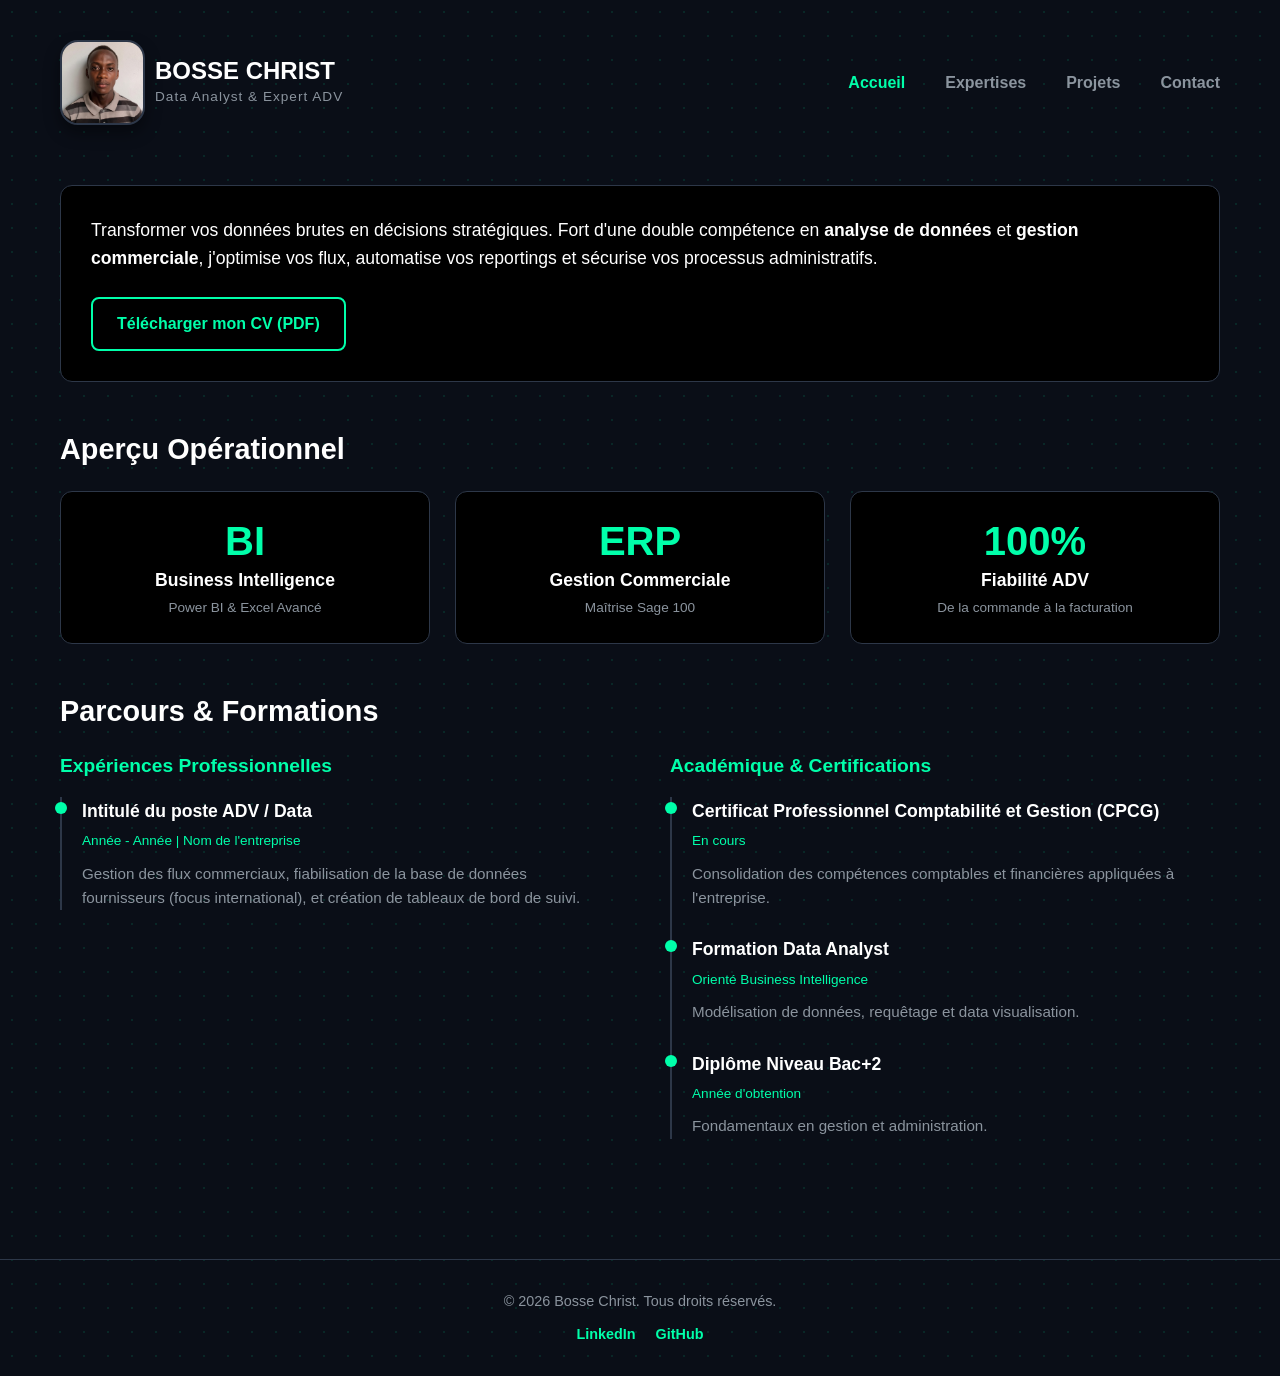
==== index.html @ c98f4c54 "feat: initialisation du projet web" ====
<!DOCTYPE html>
<html lang="fr">
<head>
    <meta charset="UTF-8">
    <meta name="viewport" content="width=device-width, initial-scale=1.0">
    <title>Portfolio | Data Analyst & Administration des Ventes</title>
    <meta name="description" content="Portfolio de profil hybride Data Analyst et ADV. Expert en reporting automatisé, Power BI, Excel avancé et gestion commerciale sur Sage 100.">
    
    <link rel="stylesheet" href="./assets/css/layout.css">
    <link rel="stylesheet" href="./assets/css/themes.css">

    <script src="./assets/js/app.js" defer></script>
</head>

<body class="theme-data">

    <header class="main-header">
        <div class="brand-card">
            <img src="./assets/images/profile/img_christ.jpg" alt="Photo de profil" class="brand-avatar" width="85" height="85">
            <div class="brand-info">
                <h1 class="brand-name">Bosse Christ</h1>
                <p class="brand-title">Data Analyst & Expert ADV</p>
            </div>
        </div>

        <nav class="main-nav" aria-label="Navigation principale">
            <ul class="nav-list">
                <li class="nav-item"><a href="index.html" class="nav-link active" aria-current="page">Accueil</a></li>
                <li class="nav-item"><a href="expertises.html" class="nav-link">Expertises</a></li>
                <li class="nav-item"><a href="projets.html" class="nav-link">Projets</a></li>
                <li class="nav-item"><a href="contact.html" class="nav-link">Contact</a></li>
            </ul>
        </nav>
    </header>

    <main>
        
        <section class="hero-section" aria-labelledby="hero-title">
            <h2 id="hero-title" class="sr-only">Présentation</h2> <div class="hero-content">
                <p class="pitch">
                    Transformer vos données brutes en décisions stratégiques. 
                    Fort d'une double compétence en <strong>analyse de données</strong> et <strong>gestion commerciale</strong>, 
                    j'optimise vos flux, automatise vos reportings et sécurise vos processus administratifs.
                </p>
                <a href="./assets/mon-cv.pdf" class="btn-primary" download>
                    Télécharger mon CV (PDF)
                </a>
            </div>
        </section>

        <section class="dashboard-section" aria-labelledby="dashboard-title">
            <h2 id="dashboard-title" class="section-title">Aperçu Opérationnel</h2>
            <div class="dashboard-grid">
                <a href="expertises.html" class="kpi-card">
                    <span class="kpi-value">BI</span>
                    <h3 class="kpi-label">Business Intelligence</h3>
                    <p class="kpi-desc">Power BI & Excel Avancé</p>
                </a>
                
                <a href="expertises.html" class="kpi-card">
                    <span class="kpi-value">ERP</span>
                    <h3 class="kpi-label">Gestion Commerciale</h3>
                    <p class="kpi-desc">Maîtrise Sage 100</p>
                </a>
                
                <a href="expertises.html" class="kpi-card">
                    <span class="kpi-value">100%</span>
                    <h3 class="kpi-label">Fiabilité ADV</h3>
                    <p class="kpi-desc">De la commande à la facturation</p>
                </a>
            </div>
        </section>

        <section class="cv-section" aria-labelledby="cv-title">
            <h2 id="cv-title" class="section-title">Parcours & Formations</h2>
            
            <div class="cv-grid">
                <div class="cv-column">
                    <h3 class="cv-subtitle">Expériences Professionnelles</h3>
                    <div class="timeline">
                        <article class="timeline-item">
                            <h4 class="timeline-role">Intitulé du poste ADV / Data</h4>
                            <span class="timeline-date">Année - Année | Nom de l'entreprise</span>
                            <p class="timeline-text">Gestion des flux commerciaux, fiabilisation de la base de données fournisseurs (focus international), et création de tableaux de bord de suivi.</p>
                        </article>
                        </div>
                </div>

                <div class="cv-column">
                    <h3 class="cv-subtitle">Académique & Certifications</h3>
                    <div class="timeline">
                        <article class="timeline-item">
                            <h4 class="timeline-role">Certificat Professionnel Comptabilité et Gestion (CPCG)</h4>
                            <span class="timeline-date">En cours</span>
                            <p class="timeline-text">Consolidation des compétences comptables et financières appliquées à l'entreprise.</p>
                        </article>
                        <article class="timeline-item">
                            <h4 class="timeline-role">Formation Data Analyst</h4>
                            <span class="timeline-date">Orienté Business Intelligence</span>
                            <p class="timeline-text">Modélisation de données, requêtage et data visualisation.</p>
                        </article>
                        <article class="timeline-item">
                            <h4 class="timeline-role">Diplôme Niveau Bac+2</h4>
                            <span class="timeline-date">Année d'obtention</span>
                            <p class="timeline-text">Fondamentaux en gestion et administration.</p>
                        </article>
                    </div>
                </div>
            </div>
        </section> 

    </main>           

<footer class="main-footer">
  <div class="footer-content">
    <p>&copy; 2026 Bosse Christ. Tous droits réservés.</p>
    <div class="footer-links">
      <a href="https://www.linkedin.com/in/christ-bosse-92208128a/" target="_blank">LinkedIn</a>
      <a href="https://github.com/Bossealias13" target="_blank">GitHub</a>
    </div>
  </div>
</footer>

</body>
</html>
---- assets/css/layout.css ----
/* ==========================================================================
   SOMMAIRE DU FICHIER :
   1. GLOBAUX (Toutes les pages : Reset, Header Accueil, Header Mini, Navbar, Footer)
   2. PAGE : INDEX.HTML (Accueil)
   3. PAGE : EXPERTISES.HTML
   4. RESPONSIVE DESKTOP (Écrans larges)
   ========================================================================== */

/* ==========================================================================
   1. GLOBAUX (Toutes les pages)
   ========================================================================== */
*, *::before, *::after {
    box-sizing: border-box;
    margin: 0;
    padding: 0;
}

body {
    font-family: "Segoe UI", Roboto, Helvetica, Arial, sans-serif;
    line-height: 1.6;
    padding-bottom: 80px; /* Laisse de l'espace pour la navbar mobile */
}

h1, h2, h3, .kpi-value {
    font-family: "Arial Black", Impact, sans-serif;
    font-weight: 900;
    line-height: 1.2;
}

.sr-only {
    position: absolute; width: 1px; height: 1px; padding: 0; margin: -1px;
    overflow: hidden; clip: rect(0, 0, 0, 0); white-space: nowrap; border: 0;
}

:focus-visible { outline: 2px dashed var(--accent-color); outline-offset: 4px; }

main {
    padding: 20px; max-width: 1200px; margin: 0 auto; display: flex; flex-direction: column; gap: 50px;
}

.section-title { font-size: 1.8rem; color: var(--text-main); margin-bottom: 25px; }

/* --- HEADER CLASSIQUE & AVATAR AGRANDI (Pour index.html) --- */
.main-header {
    padding: 20px; display: flex; flex-direction: column; align-items: center; text-align: center; gap: 20px;
}
.brand-card { display: flex; flex-direction: column; align-items: center; gap: 10px; }
.brand-avatar {
    border-radius: 18px; /* Bords arrondis premium */
    border: 2px solid var(--border-color);
    object-fit: cover;
    box-shadow: 0 8px 16px rgba(0, 0, 0, 0.4);
}
.brand-name { font-size: 1.5rem; color: var(--text-main); text-transform: uppercase; }
.brand-title { font-size: 0.85rem; color: var(--text-muted); letter-spacing: 1px; }

/* --- HEADER MINIMALISTE "TEXTE PUR" (Pour pages secondaires : expertises, projets...) --- */
.header-minimalist {
    padding: 20px 20px 10px 20px;
}
.brand-text-only {
    text-align: center;
}
.brand-name-minimalist {
    font-size: 0.9rem;
    color: var(--text-muted);
    text-transform: uppercase;
    letter-spacing: 2px;
    font-weight: 700;
}
.brand-title-minimalist {
    display: block;
    font-size: 0.75rem;
    color: var(--text-muted);
    opacity: 0.6;
    margin-top: 3px;
}

/* --- NAVBAR GLOBALE --- */
.main-nav {
    position: fixed; bottom: 0; left: 0; width: 100%;
    background-color: var(--bg-body); border-top: 1px solid var(--border-color); z-index: 1000;
}
.nav-list { display: flex; justify-content: space-around; list-style: none; height: 60px; }
.nav-item { flex: 1; display: flex; }
.nav-link {
    flex: 1; display: flex; align-items: center; justify-content: center;
    text-decoration: none; color: var(--text-muted); font-weight: 600; font-size: 0.85rem; transition: color 0.3s ease;
}
.nav-link.active, .nav-link:hover { color: var(--accent-color); }

/* --- FOOTER GLOBAL --- */
.main-footer {
    margin-top: 60px; 
    padding: 30px 20px 50px 20px; /* Plus d'espace en bas pour le mobile */
    border-top: 1px solid var(--border-color); text-align: center;
}
.footer-content p { color: var(--text-muted); font-size: 0.9rem; margin-bottom: 10px; }
.footer-links { display: flex; justify-content: center; gap: 20px; }
.footer-links a { color: var(--accent-color); text-decoration: none; font-weight: bold; font-size: 0.9rem; }
.footer-links a:hover { text-decoration: underline; }


/* ==========================================================================
   2. PAGE : INDEX.HTML (Exclusif à l'Accueil)
   ========================================================================== */

/* Pitch Hero */
.hero-content { background: var(--bg-card); padding: 30px; border-radius: 12px; border: 1px solid var(--border-color); }
.pitch { font-size: 1.1rem; color: var(--text-main); margin-bottom: 25px; }
.btn-primary {
    display: inline-block; background-color: transparent; color: var(--accent-color);
    border: 2px solid var(--accent-color); padding: 12px 24px; border-radius: 8px;
    text-decoration: none; font-weight: bold; text-align: center; transition: all 0.3s ease;
}
.btn-primary:hover { background-color: var(--accent-color); color: var(--bg-body); }

/* Dashboard KPI (Les cartes cliquables) */
.dashboard-grid { display: grid; grid-template-columns: 1fr; gap: 15px; }
.kpi-card {
    display: block; text-decoration: none; background: var(--bg-card);
    border: 1px solid var(--border-color); border-radius: 12px; padding: 25px 20px;
    text-align: center; transition: transform 0.3s ease, box-shadow 0.3s ease;
}
.kpi-card:hover { transform: translateY(-5px); box-shadow: 0 10px 20px rgba(0, 0, 0, 0.4); border-color: var(--accent-color); cursor: pointer; }
.kpi-value { display: block; font-size: 2.5rem; color: var(--accent-color); margin-bottom: 5px; }
.kpi-label { font-size: 1.1rem; color: var(--text-main); margin-bottom: 5px; }
.kpi-desc { font-size: 0.85rem; color: var(--text-muted); }

/* CV Timeline */
.cv-grid { display: grid; grid-template-columns: 1fr; gap: 40px; }
.cv-subtitle { color: var(--accent-color); margin-bottom: 20px; font-size: 1.2rem; }
.timeline { border-left: 2px solid var(--border-color); padding-left: 20px; display: flex; flex-direction: column; gap: 25px; }
.timeline-item { position: relative; }
.timeline-item::before {
    content: ''; position: absolute; left: -27px; top: 5px; width: 12px; height: 12px;
    border-radius: 50%; background-color: var(--accent-color);
}
.timeline-role { color: var(--text-main); font-size: 1.1rem; margin-bottom: 5px; }
.timeline-date { display: block; font-size: 0.85rem; color: var(--accent-color); margin-bottom: 10px; }
.timeline-text { color: var(--text-muted); font-size: 0.95rem; }


/* ==========================================================================
   3. PAGE : EXPERTISES.HTML (Exclusif aux compétences)
   ========================================================================== */

.page-intro { text-align: center; margin-bottom: 50px; }
.expertise-block { margin-bottom: 50px; }
.expertise-subtitle {
    font-size: 1.5rem; color: var(--accent-color); margin-bottom: 25px;
    padding-bottom: 10px; border-bottom: 1px solid var(--border-color);
}
.skills-grid { display: grid; grid-template-columns: 1fr; gap: 20px; }
.skill-card {
    background: var(--bg-card); border: 1px solid var(--border-color);
    border-radius: 12px; padding: 25px; transition: transform 0.3s ease, box-shadow 0.3s ease, border-color 0.3s ease;
}
.skill-card:hover { transform: translateY(-5px); box-shadow: 0 10px 20px rgba(0, 0, 0, 0.4); border-color: var(--accent-color); }
.skill-name { font-size: 1.2rem; color: var(--text-main); margin-bottom: 15px; }
.skill-desc { font-size: 0.95rem; color: var(--text-muted); line-height: 1.6; }



/* ==========================================================================
   4. PAGE : PROJETS.HTML (Exclusif aux projets)
   ========================================================================== */

.projects-grid { 
    display: grid; 
    grid-template-columns: 1fr; /* Une seule colonne sur mobile */
    gap: 30px; 
}

.project-card {
    background: var(--bg-card);
    border: 1px solid var(--border-color);
    border-radius: 12px;
    overflow: hidden; /* Empêche le contenu de déborder de la carte */
    transition: transform 0.3s ease, box-shadow 0.3s ease, border-color 0.3s ease;
}
/* --- Images des Projets --- */
.project-img-wrapper {
    width: 100%;
    height: 200px; /* Hauteur fixe pour que toutes les cartes soient alignées */
    overflow: hidden;
    border-bottom: 1px solid var(--border-color);
}

.project-img {
    width: 100%;
    height: 100%;
    object-fit: cover; /* Remplit la zone sans déformer l'image */
    transition: transform 0.5s ease; /* Animation fluide */
}

/* L'image zoome légèrement quand on survole la carte avec la souris */
.project-card:hover .project-img {
    transform: scale(1.05);
}

.project-content {
    padding: 30px;
    display: flex;
    flex-direction: column;
    gap: 10px; /* Espace régulier entre le tag, le titre et le texte */
}

/* La petite étiquette (Tag) qui indique la technologie */
.project-tag {
    align-self: flex-start;
    background: rgba(255, 255, 255, 0.05);
    color: var(--accent-color);
    padding: 5px 12px;
    border-radius: 20px;
    font-size: 0.8rem;
    font-weight: bold;
    border: 1px solid var(--border-color);
}

.project-title { font-size: 1.4rem; color: var(--text-main); margin-bottom: 5px; }
.project-desc { font-size: 0.95rem; color: var(--text-muted); line-height: 1.6; margin-bottom: 10px; }

/* Le lien "Voir le détail" */
.btn-secondary {
    display: inline-block;
    align-self: flex-start;
    color: var(--text-main);
    text-decoration: none;
    font-weight: bold;
    font-size: 0.9rem;
    border-bottom: 2px solid var(--accent-color); /* Soulignement stylisé */
    padding-bottom: 3px;
    transition: color 0.3s ease;
}


/* ==========================================================================
   5. PAGE : CONTACT.HTML
   ========================================================================== */
.contact-grid {
    display: grid;
    grid-template-columns: 1fr;
    gap: 40px;
    max-width: 600px;
    margin: 0 auto;
}

.contact-form {
    display: flex;
    flex-direction: column;
    gap: 15px;
}

.form-group input, .form-group textarea {
    width: 100%;
    padding: 15px;
    background: var(--bg-card);
    border: 1px solid var(--border-color);
    border-radius: 8px;
    color: var(--text-main);
    font-size: 1rem;
}

.form-group input:focus, .form-group textarea:focus {
    outline: none;
    border-color: var(--accent-color);
}

.social-links {
    display: grid;
    grid-template-columns: 1fr 1fr;
    gap: 15px;
}

.social-item {
    padding: 20px;
    background: var(--bg-card);
    border: 1px solid var(--border-color);
    border-radius: 12px;
    text-align: center;
    text-decoration: none;
    color: var(--text-main);
    font-weight: bold;
    transition: 0.3s;
}

.social-item:hover {
    border-color: var(--accent-color);
    color: var(--accent-color);
}

/* Style des icônes dans les cartes de contact */
.social-item i {
    font-size: 1.5rem; /* Ajuste la taille de l'icône */
    transition: transform 0.2s ease;
}

/* Petit effet de zoom sur l'icône au survol */
.social-item:hover i {
    transform: scale(1.2);
}


/* ==========================================================================
   4. RESPONSIVE DESKTOP (Écrans larges)
   ========================================================================== */
@media (min-width: 1024px) {
    
    /* GLOBAUX DESKTOP */
    body { padding-bottom: 0; }
    
    /* Header Accueil */
    .main-header { flex-direction: row; justify-content: space-between; max-width: 1200px; margin: 0 auto; padding: 40px 20px; }
    .brand-card { flex-direction: row; text-align: left; }
    
    /* Header Minimaliste (Pages secondaires) */
    .header-minimalist { padding: 30px 20px 0 20px; max-width: 1200px; margin: 0 auto; }
    .brand-text-only { text-align: left; }
    .brand-name-minimalist { display: inline-block; font-size: 1rem; }
    .brand-title-minimalist { display: inline-block; margin-left: 10px; }
    .brand-title-minimalist::before { content: "— "; }

    /* Navbar et Footer */
    .main-nav { position: static; width: auto; background-color: transparent; border-top: none; }
    .nav-list { gap: 40px; }
    .nav-link { font-size: 1rem; }
    .main-footer { margin-top: 100px; padding-bottom: 30px; }

    /* INDEX.HTML DESKTOP */
    .dashboard-grid { grid-template-columns: repeat(3, 1fr); gap: 25px; }
    .cv-grid { grid-template-columns: 1fr 1fr; gap: 60px; }

    /* EXPERTISES.HTML DESKTOP */
    .page-intro { max-width: 800px; margin: 0 auto 60px auto; }
    .skills-grid { grid-template-columns: repeat(auto-fit, minmax(300px, 1fr)); gap: 30px; }

    /* PROJETS.HTML DESKTOP */
    .projects-grid { 
        grid-template-columns: repeat(2, 1fr); /* 2 colonnes côte à côte sur PC */
        gap: 40px; 
    }

    /* CONTACT.HTML DESKTOP */
    .contact-grid { grid-template-columns: 1fr 300px; max-width: 900px; align-items: start; }
    .social-links { grid-template-columns: 1fr; }
}
---- assets/css/themes.css ----
/* ==========================================================================
   SOMMAIRE DU FICHIER THEMES.CSS :
   1. VARIABLES DES THÈMES (Couleurs globales et motifs de fond)
   2. EFFETS VISUELS : INDEX.HTML (Couleurs interactives pour l'accueil)
   3. EFFETS VISUELS : EXPERTISES.HTML (Couleurs interactives pour les compétences)
   ========================================================================== */

/* ==========================================================================
   1. VARIABLES DES THÈMES (S'applique à tout le site)
   ========================================================================== */

/* --- THÈME 1 : DATA ANALYST (Ambiance sombre "Matrix") --- */
.theme-data {
    --bg-body: #0a0e17;
    --bg-card: #000000;
    --text-main: #ffffff;
    --text-muted: #8b949e;
    
    /* Le Vert Menthe et son aura lumineuse */
    --accent-color: #00ffaa;
    --accent-glow: rgba(0, 255, 170, 0.15);
    --border-color: #2d3748;

    /* Motif de fond : Matrice de points (Dot Matrix) */
    background-color: var(--bg-body);
    background-image: radial-gradient(rgba(0, 255, 170, 0.1) 1px, transparent 1px);
    background-size: 24px 24px;
}

/* --- THÈME 2 : ADV & GESTION (Ambiance institutionnelle "Tableur") --- */
.theme-adv {
    --bg-body: #1e293b;
    --bg-card: #0f172a;
    --text-main: #f8fafc;
    --text-muted: #94a3b8;
    
    /* L'Ambre Doré et son aura lumineuse */
    --accent-color: #ff9500;
    --accent-glow: rgba(255, 149, 0, 0.15);
    --border-color: rgba(255, 255, 255, 0.08);

    /* Motif de fond : Grille technique (Blueprint) */
    background-color: var(--bg-body);
    background-image: linear-gradient(rgba(255, 255, 255, 0.04) 1px, transparent 1px),
                      linear-gradient(90deg, rgba(255, 255, 255, 0.04) 1px, transparent 1px);
    background-size: 30px 30px;
}


/* ==========================================================================
   2. EFFETS VISUELS : INDEX.HTML (Exclusif à l'Accueil)
   ========================================================================== */

/* Illumination au survol du bouton "Télécharger mon CV" */
.btn-primary:hover {
    box-shadow: 0 0 15px var(--accent-glow);
}

/* Lueur "Dashboard" au survol des cartes KPI (BI, ERP...) */
.kpi-card:hover {
    box-shadow: 0 10px 20px rgba(0, 0, 0, 0.5), 0 0 20px var(--accent-glow);
}


/* ==========================================================================
   3. EFFETS VISUELS : EXPERTISES.HTML (Exclusif aux Compétences)
   ========================================================================== */

/* Lueur technologique au survol des cartes de compétences */
.skill-card:hover {
    box-shadow: 0 10px 20px rgba(0, 0, 0, 0.4), 0 0 15px var(--accent-glow);
}

/* ==========================================================================
   4. EFFETS VISUELS : PROJETS.HTML (Exclusif aux Projets)
   ========================================================================== */

/* Lueur technologique et bordure qui s'allume au survol */
.project-card:hover {
    transform: translateY(-5px);
    box-shadow: 0 10px 20px rgba(0, 0, 0, 0.4), 0 0 15px var(--accent-glow);
    border-color: var(--accent-color);
}

/* Le lien devient aux couleurs du thème au survol */
.btn-secondary:hover {
    color: var(--accent-color);
}
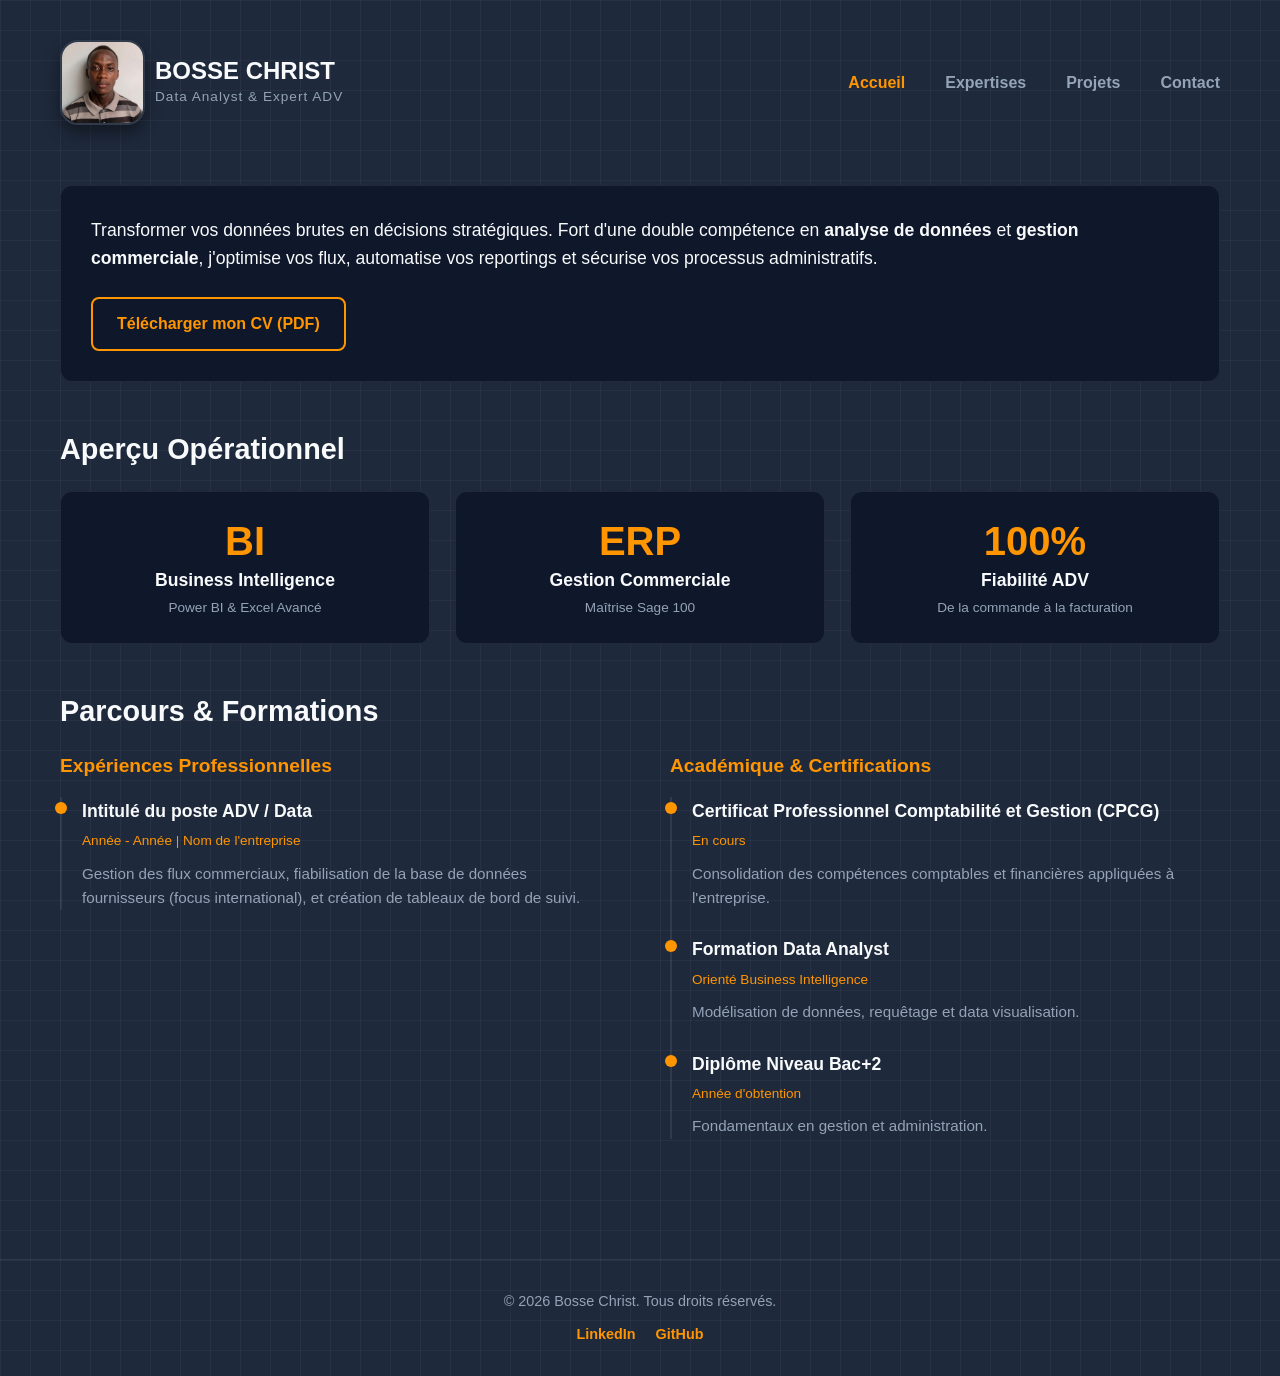
==== commit 33917f44: "initialisation du theme adv" ====
--- a/index.html
+++ b/index.html
@@ -12,7 +12,7 @@
     <script src="./assets/js/app.js" defer></script>
 </head>
 
-<body class="theme-data">
+<body class="theme-adv">
 
     <header class="main-header">
         <div class="brand-card">
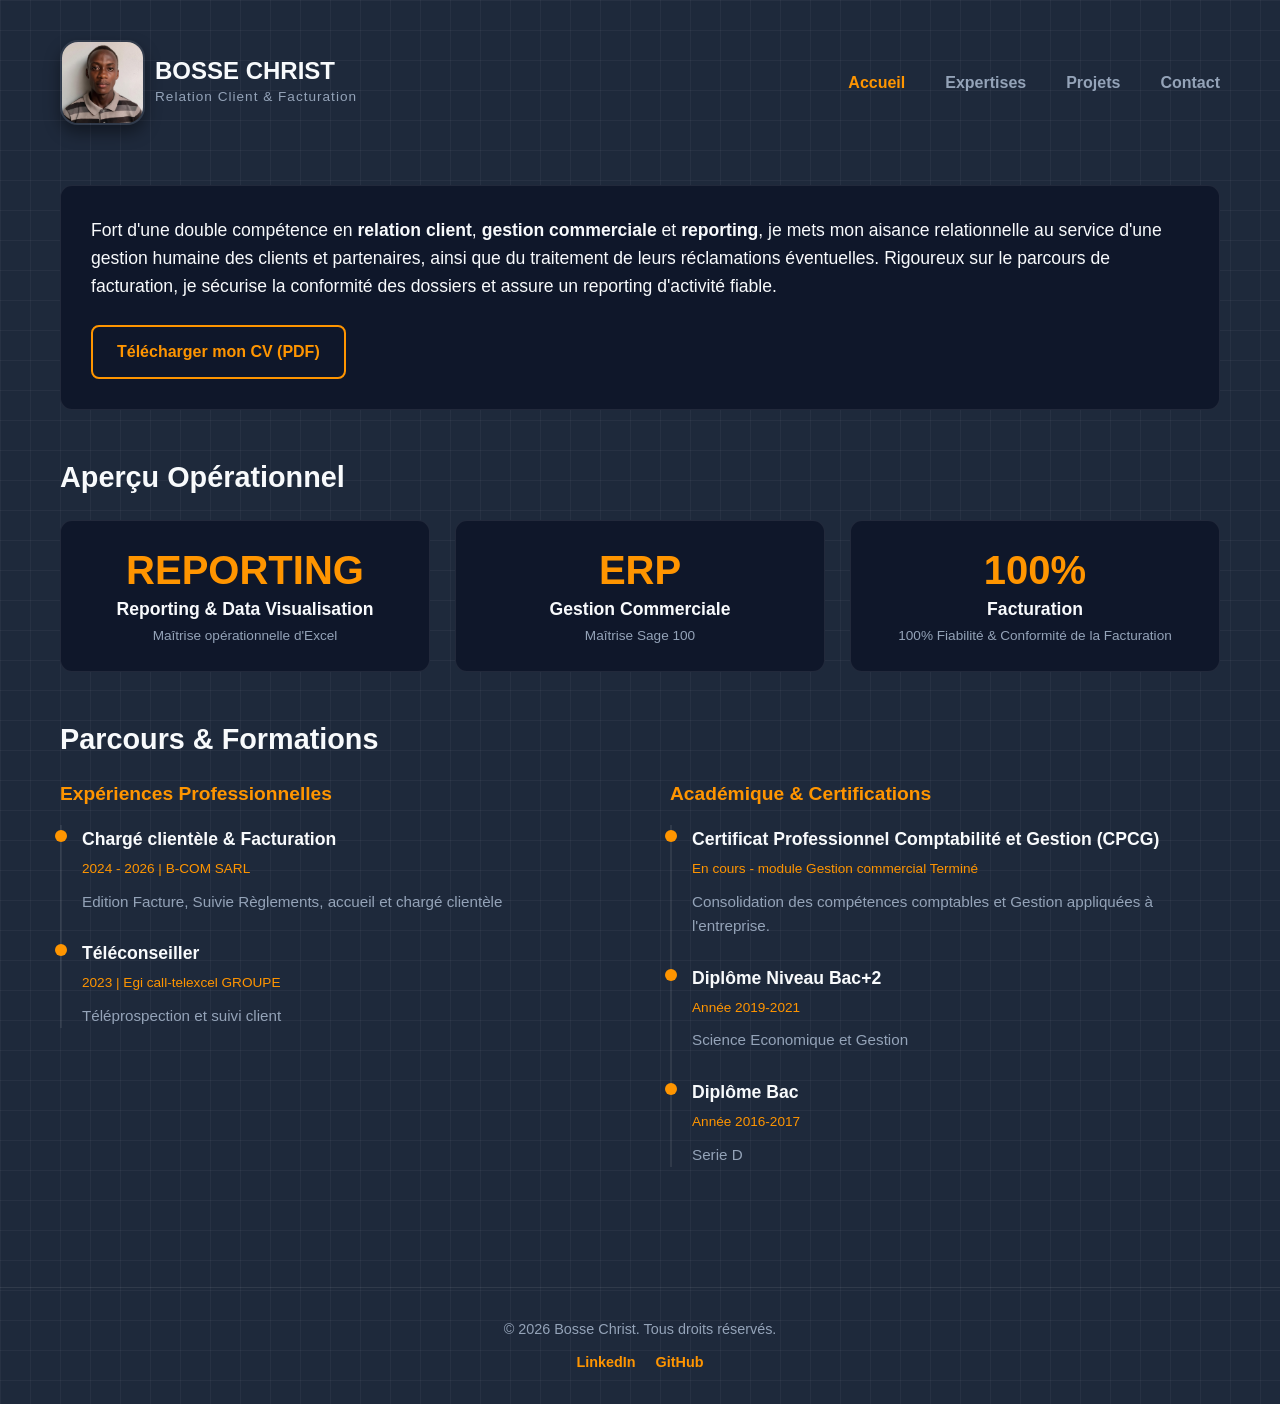
==== commit fd092227: "adaptation du portfolio thème ADV au poste agent facturation" ====
--- a/index.html
+++ b/index.html
@@ -19,7 +19,7 @@
             <img src="./assets/images/profile/img_christ.jpg" alt="Photo de profil" class="brand-avatar" width="85" height="85">
             <div class="brand-info">
                 <h1 class="brand-name">Bosse Christ</h1>
-                <p class="brand-title">Data Analyst & Expert ADV</p>
+                <p class="brand-title">Relation Client & Facturation</p>
             </div>
         </div>
 
@@ -38,9 +38,9 @@
         <section class="hero-section" aria-labelledby="hero-title">
             <h2 id="hero-title" class="sr-only">Présentation</h2> <div class="hero-content">
                 <p class="pitch">
-                    Transformer vos données brutes en décisions stratégiques. 
-                    Fort d'une double compétence en <strong>analyse de données</strong> et <strong>gestion commerciale</strong>, 
-                    j'optimise vos flux, automatise vos reportings et sécurise vos processus administratifs.
+                    Fort d'une double compétence en <strong>relation client</strong>, <strong>gestion commerciale</strong> et <strong>reporting</strong>, 
+                    je mets mon aisance relationnelle au service d'une gestion humaine des clients et partenaires, ainsi que du traitement de leurs réclamations éventuelles. 
+                    Rigoureux sur le parcours de facturation, je sécurise la conformité des dossiers et assure un reporting d'activité fiable.
                 </p>
                 <a href="./assets/mon-cv.pdf" class="btn-primary" download>
                     Télécharger mon CV (PDF)
@@ -52,9 +52,9 @@
             <h2 id="dashboard-title" class="section-title">Aperçu Opérationnel</h2>
             <div class="dashboard-grid">
                 <a href="expertises.html" class="kpi-card">
-                    <span class="kpi-value">BI</span>
-                    <h3 class="kpi-label">Business Intelligence</h3>
-                    <p class="kpi-desc">Power BI & Excel Avancé</p>
+                    <span class="kpi-value">REPORTING</span>
+                    <h3 class="kpi-label">Reporting & Data Visualisation</h3>
+                    <p class="kpi-desc">Maîtrise opérationnelle d'Excel</p>
                 </a>
                 
                 <a href="expertises.html" class="kpi-card">
@@ -65,8 +65,8 @@
                 
                 <a href="expertises.html" class="kpi-card">
                     <span class="kpi-value">100%</span>
-                    <h3 class="kpi-label">Fiabilité ADV</h3>
-                    <p class="kpi-desc">De la commande à la facturation</p>
+                    <h3 class="kpi-label">Facturation</h3>
+                    <p class="kpi-desc">100% Fiabilité & Conformité de la Facturation</p>
                 </a>
             </div>
         </section>
@@ -79,11 +79,16 @@
                     <h3 class="cv-subtitle">Expériences Professionnelles</h3>
                     <div class="timeline">
                         <article class="timeline-item">
-                            <h4 class="timeline-role">Intitulé du poste ADV / Data</h4>
-                            <span class="timeline-date">Année - Année | Nom de l'entreprise</span>
-                            <p class="timeline-text">Gestion des flux commerciaux, fiabilisation de la base de données fournisseurs (focus international), et création de tableaux de bord de suivi.</p>
+                            <h4 class="timeline-role">Chargé clientèle & Facturation</h4>
+                            <span class="timeline-date">2024 - 2026 | B-COM SARL</span>
+                            <p class="timeline-text">Edition Facture, Suivie Règlements, accueil et chargé clientèle</p>
                         </article>
-                        </div>
+                        <article class="timeline-item">
+                            <h4 class="timeline-role">Téléconseiller</h4>
+                            <span class="timeline-date"> 2023 | Egi call-telexcel GROUPE</span>
+                            <p class="timeline-text">Téléprospection et suivi client</p>
+                        </article>
+                    </div>
                 </div>
 
                 <div class="cv-column">
@@ -91,18 +96,23 @@
                     <div class="timeline">
                         <article class="timeline-item">
                             <h4 class="timeline-role">Certificat Professionnel Comptabilité et Gestion (CPCG)</h4>
-                            <span class="timeline-date">En cours</span>
-                            <p class="timeline-text">Consolidation des compétences comptables et financières appliquées à l'entreprise.</p>
+                            <span class="timeline-date">En cours - module Gestion commercial Terminé</span>
+                            <p class="timeline-text">Consolidation des compétences comptables et Gestion appliquées à l'entreprise.</p>
                         </article>
-                        <article class="timeline-item">
+                        <!-- <article class="timeline-item">
                             <h4 class="timeline-role">Formation Data Analyst</h4>
                             <span class="timeline-date">Orienté Business Intelligence</span>
                             <p class="timeline-text">Modélisation de données, requêtage et data visualisation.</p>
+                        </article> -->
+                        <article class="timeline-item">
+                            <h4 class="timeline-role">Diplôme Niveau Bac+2</h4>
+                            <span class="timeline-date">Année 2019-2021</span>
+                            <p class="timeline-text">Science Economique et Gestion</p>
                         </article>
                         <article class="timeline-item">
-                            <h4 class="timeline-role">Diplôme Niveau Bac+2</h4>
-                            <span class="timeline-date">Année d'obtention</span>
-                            <p class="timeline-text">Fondamentaux en gestion et administration.</p>
+                            <h4 class="timeline-role">Diplôme Bac</h4>
+                            <span class="timeline-date">Année 2016-2017</span>
+                            <p class="timeline-text">Serie D</p>
                         </article>
                     </div>
                 </div>
--- a/assets/css/layout.css
+++ b/assets/css/layout.css
@@ -157,7 +157,8 @@
     border-radius: 12px; padding: 25px; transition: transform 0.3s ease, box-shadow 0.3s ease, border-color 0.3s ease;
 }
 .skill-card:hover { transform: translateY(-5px); box-shadow: 0 10px 20px rgba(0, 0, 0, 0.4); border-color: var(--accent-color); }
-.skill-name { font-size: 1.2rem; color: var(--text-main); margin-bottom: 15px; }
+.skill-name { font-size: 1.2rem; color: var(--text-main); margin-bottom: 15px; display: inline-flex; align-items: center; gap: 10px; }
+.skill-icon { width: 24px; height: 24px; flex-shrink: 0; }
 .skill-desc { font-size: 0.95rem; color: var(--text-muted); line-height: 1.6; }
 
 
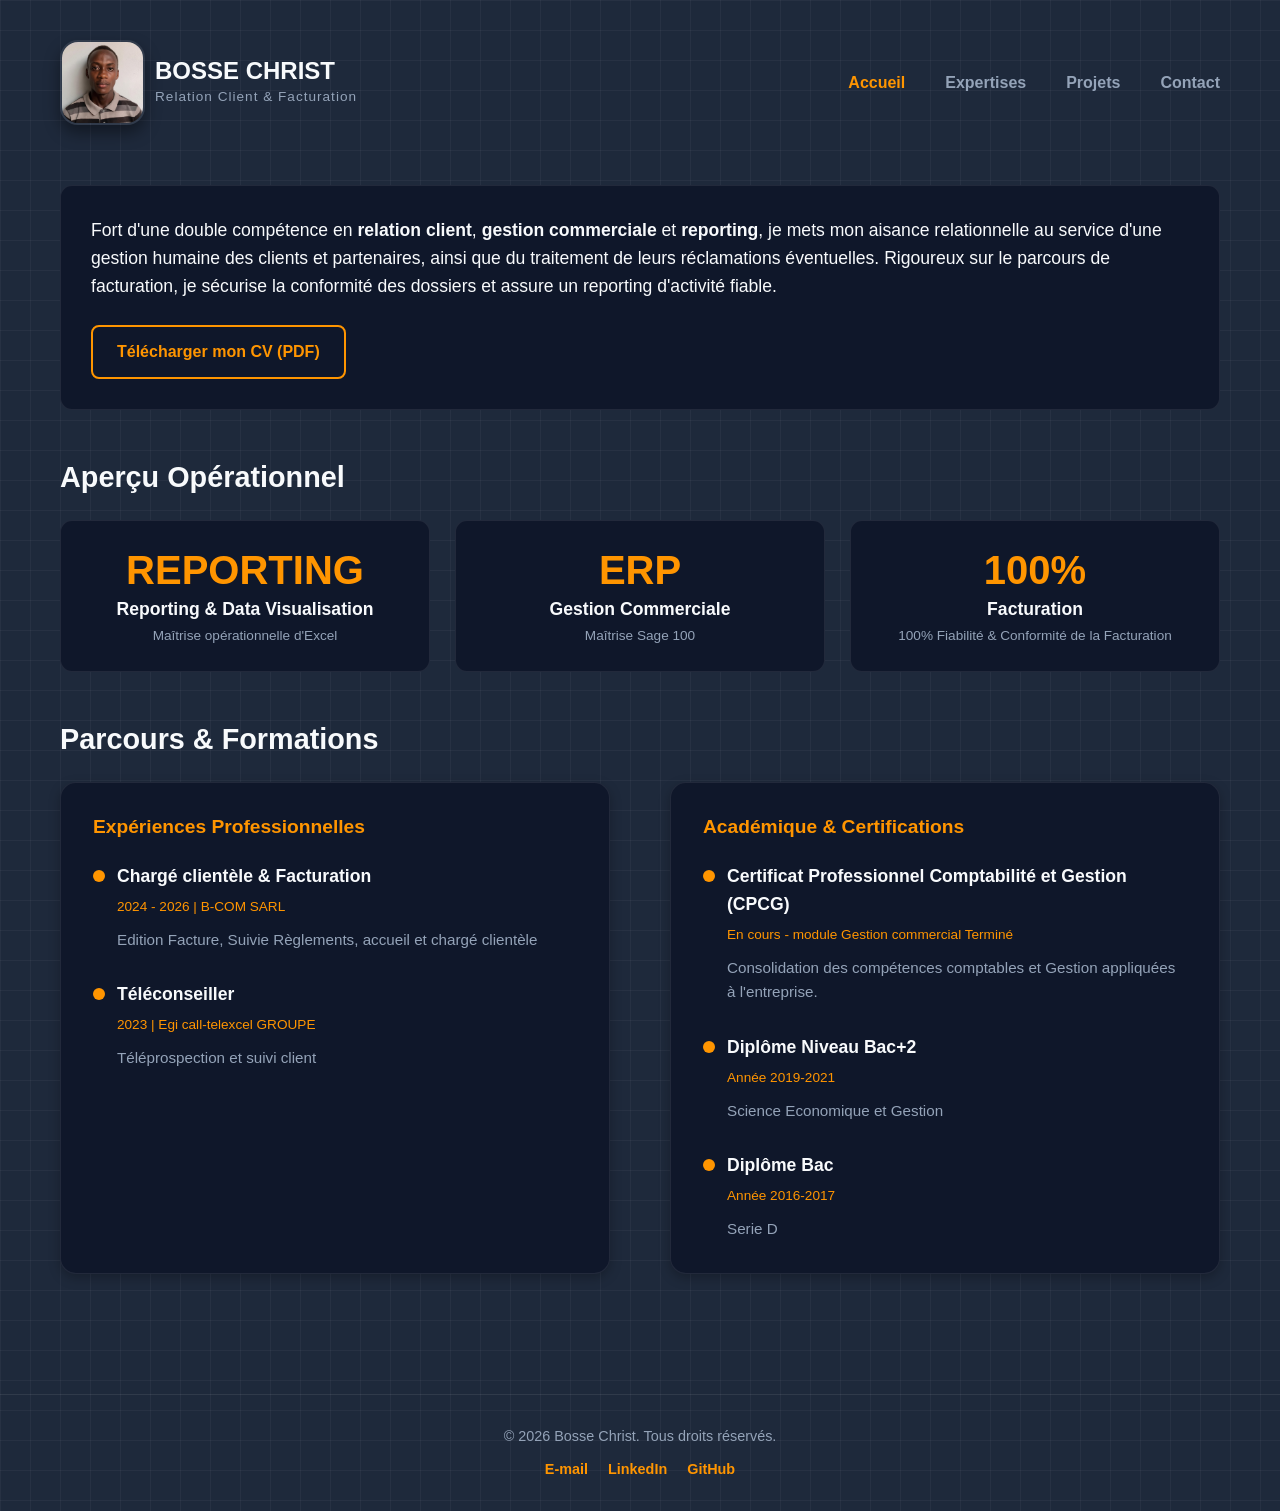
==== commit 0958c365: "finalisation portfolioadv & Facturation v1 avec ajout des projets" ====
--- a/index.html
+++ b/index.html
@@ -42,7 +42,7 @@
                     je mets mon aisance relationnelle au service d'une gestion humaine des clients et partenaires, ainsi que du traitement de leurs réclamations éventuelles. 
                     Rigoureux sur le parcours de facturation, je sécurise la conformité des dossiers et assure un reporting d'activité fiable.
                 </p>
-                <a href="./assets/mon-cv.pdf" class="btn-primary" download>
+                <a href="./assets/Cv-BosseChrist.pdf" class="btn-primary" download>
                     Télécharger mon CV (PDF)
                 </a>
             </div>
@@ -71,6 +71,7 @@
             </div>
         </section>
 
+        <!-- ====== PARCOURS & FORMATION ======  -->
         <section class="cv-section" aria-labelledby="cv-title">
             <h2 id="cv-title" class="section-title">Parcours & Formations</h2>
             
@@ -125,6 +126,7 @@
   <div class="footer-content">
     <p>&copy; 2026 Bosse Christ. Tous droits réservés.</p>
     <div class="footer-links">
+      <a href="mailto:Bossechrist69@gmail.com" target="_blank">E-mail</a> 
       <a href="https://www.linkedin.com/in/christ-bosse-92208128a/" target="_blank">LinkedIn</a>
       <a href="https://github.com/Bossealias13" target="_blank">GitHub</a>
     </div>
--- a/assets/css/layout.css
+++ b/assets/css/layout.css
@@ -129,16 +129,20 @@
 
 /* CV Timeline */
 .cv-grid { display: grid; grid-template-columns: 1fr; gap: 40px; }
-.cv-subtitle { color: var(--accent-color); margin-bottom: 20px; font-size: 1.2rem; }
-.timeline { border-left: 2px solid var(--border-color); padding-left: 20px; display: flex; flex-direction: column; gap: 25px; }
-.timeline-item { position: relative; }
+.cv-column {
+    background: var(--bg-card); border: 1px solid var(--border-color);
+    border-radius: 16px; padding: 32px; box-shadow: 0 4px 12px rgba(0, 0, 0, 0.25);
+}
+.cv-subtitle { color: var(--accent-color); margin-bottom: 24px; font-size: 1.2rem; font-weight: 700; }
+.timeline { padding-left: 0; display: flex; flex-direction: column; gap: 28px; }
+.timeline-item { position: relative; padding-left: 0; }
 .timeline-item::before {
-    content: ''; position: absolute; left: -27px; top: 5px; width: 12px; height: 12px;
+    content: ''; position: absolute; left: 0; top: 8px; width: 12px; height: 12px;
     border-radius: 50%; background-color: var(--accent-color);
 }
-.timeline-role { color: var(--text-main); font-size: 1.1rem; margin-bottom: 5px; }
-.timeline-date { display: block; font-size: 0.85rem; color: var(--accent-color); margin-bottom: 10px; }
-.timeline-text { color: var(--text-muted); font-size: 0.95rem; }
+.timeline-role { color: var(--text-main); font-size: 1.1rem; margin-bottom: 6px; font-weight: 600; margin-left: 24px; }
+.timeline-date { display: block; font-size: 0.85rem; color: var(--accent-color); margin-bottom: 10px; margin-left: 24px; }
+.timeline-text { color: var(--text-muted); font-size: 0.95rem; line-height: 1.6; margin-left: 24px; }
 
 
 /* ==========================================================================
@@ -302,6 +306,254 @@
     transform: scale(1.2);
 }
 
+/* ==========================================================================
+   DEBUT PROJET IVOIRE ELECTRO
+   ========================================================================== */
+.project-hero {
+    display: flex;
+    flex-direction: column;
+    gap: 22px;
+    padding-bottom: 10px;
+}
+
+.project-eyebrow {
+    display: inline-flex;
+    color: var(--accent-color);
+    font-size: 0.82rem;
+    font-weight: 700;
+    letter-spacing: 1px;
+    text-transform: uppercase;
+}
+
+.project-title {
+    font-size: clamp(2rem, 2.4vw, 2.6rem);
+    color: var(--text-main);
+    line-height: 1.1;
+    max-width: 900px;
+}
+
+.project-tagline {
+    color: var(--text-muted);
+    max-width: 920px;
+    line-height: 1.8;
+    font-size: 1rem;
+}
+
+.project-badges {
+    display: flex;
+    flex-wrap: wrap;
+    gap: 12px;
+}
+
+.project-badge {
+    background: rgba(255, 255, 255, 0.05);
+    border: 1px solid var(--border-color);
+    border-radius: 999px;
+    color: var(--text-main);
+    font-size: 0.85rem;
+    font-weight: 700;
+    padding: 10px 16px;
+}
+
+.project-section {
+    display: grid;
+    gap: 24px;
+}
+
+.project-context {
+    grid-template-columns: 1fr;
+}
+
+.project-section-card,
+.project-summary-card,
+.process-block,
+.project-media-card {
+    background: var(--bg-card);
+    border: 1px solid var(--border-color);
+    border-radius: 18px;
+}
+
+.project-section-card,
+.process-block,
+.project-summary-card {
+    padding: 28px;
+}
+
+/* Assure que le texte des cartes de projet est lisible sur thème sombre */
+.project-section-card { color: var(--text-main); }
+
+.project-summary-card {
+    display: flex;
+    flex-direction: column;
+    gap: 18px;
+}
+
+.project-summary-card h3 {
+    color: var(--accent-color);
+    font-size: 1.05rem;
+}
+
+.project-summary-card ul {
+    list-style: none;
+    display: grid;
+    gap: 14px;
+    padding: 0;
+    margin: 0;
+}
+
+.project-summary-card li {
+    position: relative;
+    padding-left: 24px;
+    color: var(--text-muted);
+    line-height: 1.7;
+}
+
+.project-summary-card li::before {
+    content: "";
+    position: absolute;
+    left: 0;
+    top: 0.7rem;
+    width: 8px;
+    height: 8px;
+    border-radius: 50%;
+    background: var(--accent-color);
+}
+
+.process-grid {
+    display: grid;
+    gap: 20px;
+}
+
+.process-block h3 {
+    color: var(--accent-color);
+    margin-bottom: 18px;
+    font-size: 1.05rem;
+}
+
+.process-block ul {
+    list-style: none;
+    padding: 0;
+    margin: 0;
+    display: grid;
+    gap: 14px;
+}
+
+.process-block li {
+    color: var(--text-muted);
+    line-height: 1.75;
+    padding-left: 20px;
+    position: relative;
+}
+
+.process-block li::before {
+    content: "";
+    position: absolute;
+    left: 0;
+    top: 0.8rem;
+    width: 10px;
+    height: 10px;
+    border-radius: 50%;
+    background: var(--accent-color);
+}
+
+.project-media-grid {
+    display: grid;
+    gap: 20px;
+}
+
+.project-media-card {
+    overflow: hidden;
+}
+
+.project-media-card img,
+.project-media-card video {
+    width: 100%;
+    display: block;
+    aspect-ratio: 16 / 9;
+    object-fit: cover;
+    background: #050816;
+}
+
+.project-media-card figcaption {
+    padding: 18px 18px 20px;
+    color: var(--text-muted);
+    font-size: 0.95rem;
+    line-height: 1.6;
+}
+
+.project-video-card video {
+    min-height: 220px;
+}
+
+/* Lightbox / Modal pour agrandir les images */
+.media-zoom-wrapper { position: relative; }
+.media-zoom-btn {
+    position: absolute; right: 12px; top: 12px;
+    background: rgba(0,0,0,0.45); color: #fff; border: 0;
+    padding: 8px 10px; border-radius: 8px; font-size: 0.95rem;
+    display: inline-flex; align-items: center; gap: 8px; cursor: pointer;
+}
+.media-zoom-btn:hover { background: rgba(0,0,0,0.6); }
+.media-zoom-hint {
+    display: none; position: absolute; right: 12px; top: 44px;
+    background: rgba(0,0,0,0.7); color: #fff; padding: 6px 10px; border-radius: 6px; font-size: 0.85rem; white-space: nowrap;
+}
+.media-zoom-wrapper:hover .media-zoom-hint,
+.media-zoom-btn:focus + .media-zoom-hint { display: block; }
+
+.modal-lightbox { position: fixed; inset: 0; display: none; align-items: center; justify-content: center; background: rgba(0,0,0,0.8); z-index: 2000; padding: 20px; }
+.modal-lightbox.open { display: flex; }
+.modal-content { max-width: 100%; max-height: 100%; position: relative; }
+.modal-content img { width: auto; max-width: 100%; max-height: calc(100vh - 80px); border-radius: 6px; box-shadow: 0 10px 30px rgba(0,0,0,0.6); }
+.modal-close { position: absolute; top: 16px; right: 16px; background: rgba(255,255,255,0.06); color: var(--text-main); border: 0; padding: 8px 10px; border-radius: 8px; cursor: pointer; }
+
+@media (min-width: 860px) {
+    .project-context {
+        grid-template-columns: 2fr 1fr;
+        align-items: start;
+    }
+
+    .process-grid {
+        grid-template-columns: repeat(2, minmax(0, 1fr));
+    }
+
+    .project-media-grid {
+        grid-template-columns: repeat(2, minmax(0, 1fr));
+        align-items: start;
+    }
+}
+
+@media (max-width: 640px) {
+    .project-title {
+        font-size: 1.85rem;
+    }
+
+    .project-badges {
+        gap: 10px;
+    }
+}
+
+/* --- FIN PROJET IVOIRE ELECTRO --- */
+/* --- DEBUT PROJET Auto-Leader CI --- */
+.project-hero.project-auto-leader { padding-bottom: 8px; }
+.project-hero.project-auto-leader .project-eyebrow { color: var(--accent-color); }
+.project-hero.project-auto-leader .project-title { font-size: clamp(1.9rem, 2.2vw, 2.4rem); }
+
+.project-solution .project-tagline { max-width: 900px; color: var(--text-muted); }
+
+.project-media-grid { gap: 18px; }
+
+.project-media-card.media-zoom-wrapper img { border-radius: 8px; border: 1px solid var(--border-color); }
+
+/* légère mise en évidence au survol pour la carte contenant le dashboard */
+.media-zoom-wrapper:hover { box-shadow: 0 8px 18px rgba(0,0,0,0.45); transform: translateY(-4px); }
+
+@media (min-width: 860px) {
+    .project-media-grid { grid-template-columns: 1fr 1fr; }
+    .project-hero.project-auto-leader { flex-direction: row; gap: 30px; }
+}
+
+/* --- FIN PROJET Auto-Leader CI --- */
 
 /* ==========================================================================
    4. RESPONSIVE DESKTOP (Écrans larges)
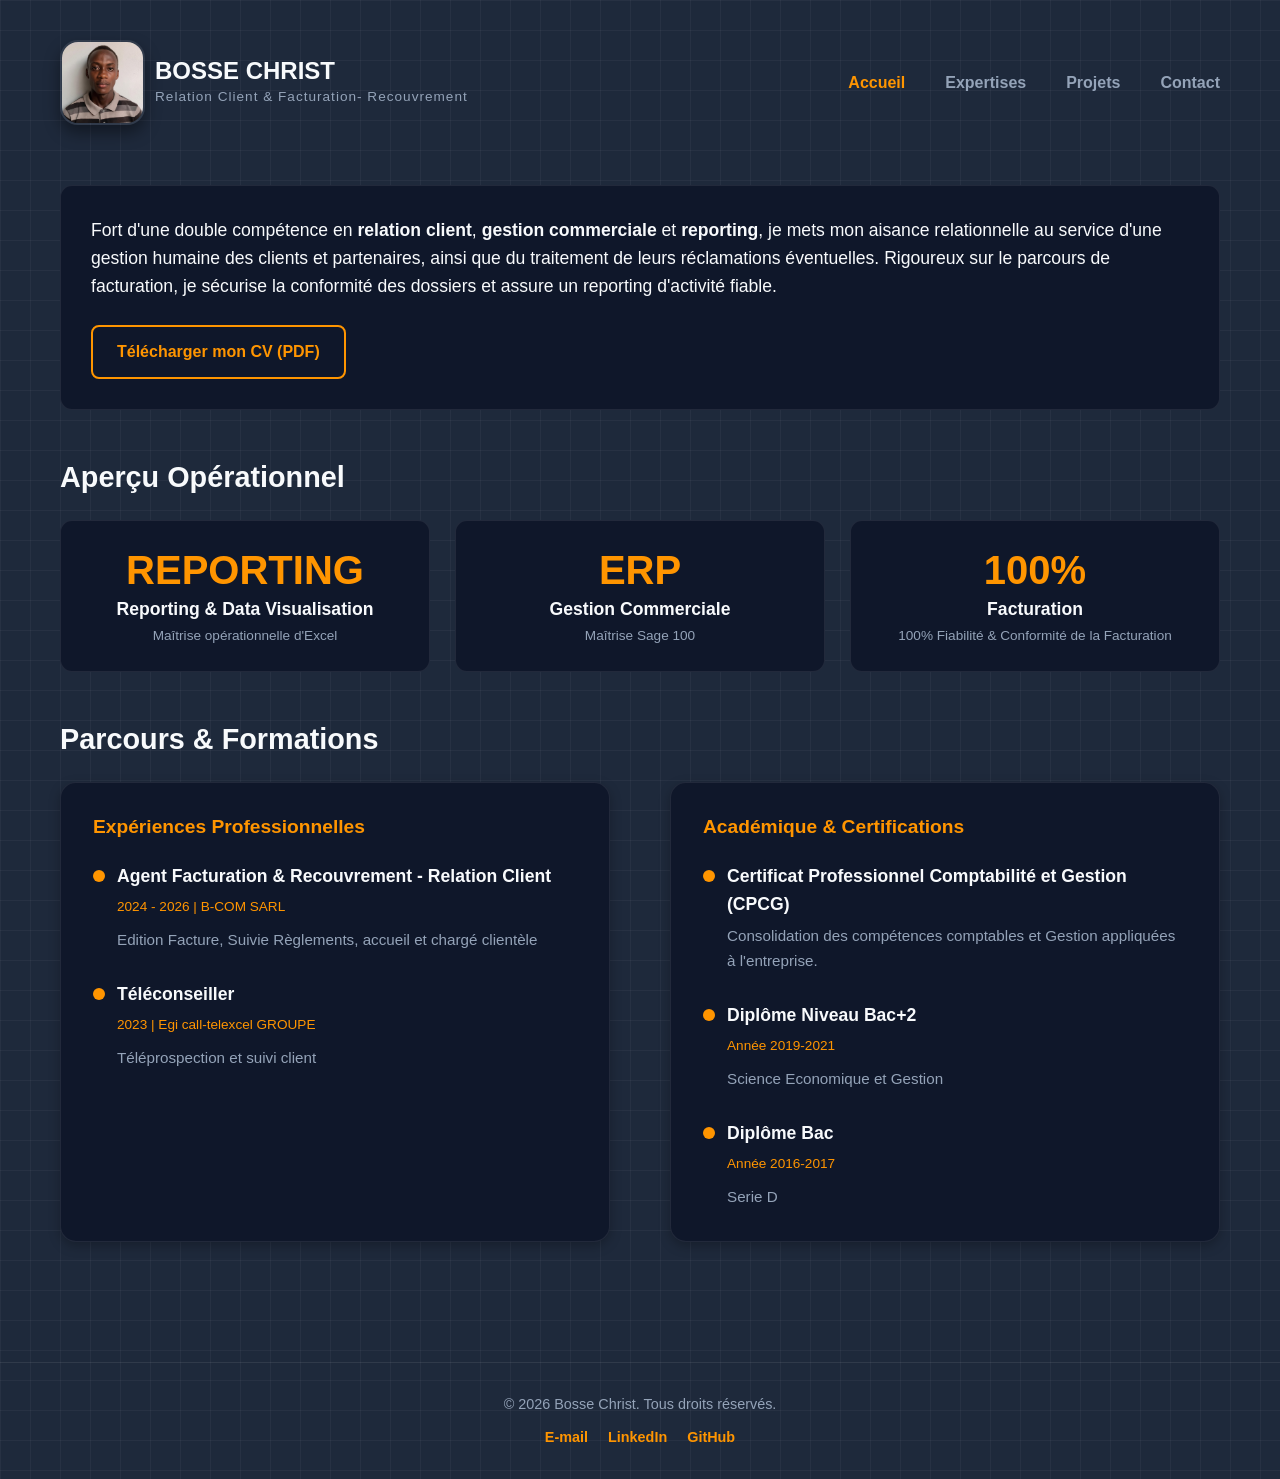
==== commit 1d3f1ec1: "mise a jour version agent facturation et recouvrement" ====
--- a/index.html
+++ b/index.html
@@ -3,11 +3,12 @@
 <head>
     <meta charset="UTF-8">
     <meta name="viewport" content="width=device-width, initial-scale=1.0">
-    <title>Portfolio | Data Analyst & Administration des Ventes</title>
-    <meta name="description" content="Portfolio de profil hybride Data Analyst et ADV. Expert en reporting automatisé, Power BI, Excel avancé et gestion commerciale sur Sage 100.">
+    <title>Portfolio | Bosse Christ Facturation-Gestion commerciale-Reporting.</title>
+    <meta name="description" content="Portfolio professionnel - Gestion commerciale, ADV et Facturation. Mise en avant de mes compétences opérationnelles en Excel, reporting et data visualisation dynamique via des projets pratiques.">
     
     <link rel="stylesheet" href="./assets/css/layout.css">
     <link rel="stylesheet" href="./assets/css/themes.css">
+    <link rel="shortcut icon" href="./assets/images/icons/icons-fav.png" type="png">
 
     <script src="./assets/js/app.js" defer></script>
 </head>
@@ -19,7 +20,7 @@
             <img src="./assets/images/profile/img_christ.jpg" alt="Photo de profil" class="brand-avatar" width="85" height="85">
             <div class="brand-info">
                 <h1 class="brand-name">Bosse Christ</h1>
-                <p class="brand-title">Relation Client & Facturation</p>
+                <p class="brand-title">Relation Client & Facturation- Recouvrement</p>
             </div>
         </div>
 
@@ -42,7 +43,7 @@
                     je mets mon aisance relationnelle au service d'une gestion humaine des clients et partenaires, ainsi que du traitement de leurs réclamations éventuelles. 
                     Rigoureux sur le parcours de facturation, je sécurise la conformité des dossiers et assure un reporting d'activité fiable.
                 </p>
-                <a href="./assets/Cv-BosseChrist.pdf" class="btn-primary" download>
+                <a href="./assets/Cv-BosseChrist-V_2.pdf" class="btn-primary" download>
                     Télécharger mon CV (PDF)
                 </a>
             </div>
@@ -80,7 +81,7 @@
                     <h3 class="cv-subtitle">Expériences Professionnelles</h3>
                     <div class="timeline">
                         <article class="timeline-item">
-                            <h4 class="timeline-role">Chargé clientèle & Facturation</h4>
+                            <h4 class="timeline-role">Agent Facturation & Recouvrement - Relation Client</h4>
                             <span class="timeline-date">2024 - 2026 | B-COM SARL</span>
                             <p class="timeline-text">Edition Facture, Suivie Règlements, accueil et chargé clientèle</p>
                         </article>
@@ -97,7 +98,6 @@
                     <div class="timeline">
                         <article class="timeline-item">
                             <h4 class="timeline-role">Certificat Professionnel Comptabilité et Gestion (CPCG)</h4>
-                            <span class="timeline-date">En cours - module Gestion commercial Terminé</span>
                             <p class="timeline-text">Consolidation des compétences comptables et Gestion appliquées à l'entreprise.</p>
                         </article>
                         <!-- <article class="timeline-item">
--- a/assets/css/layout.css
+++ b/assets/css/layout.css
@@ -87,7 +87,7 @@
     flex: 1; display: flex; align-items: center; justify-content: center;
     text-decoration: none; color: var(--text-muted); font-weight: 600; font-size: 0.85rem; transition: color 0.3s ease;
 }
-.nav-link.active, .nav-link:hover { color: var(--accent-color); }
+.nav-link.active, .nav-link:hover, .nav-link[aria-current="page"] { color: var(--accent-color); }
 
 /* --- FOOTER GLOBAL --- */
 .main-footer {
